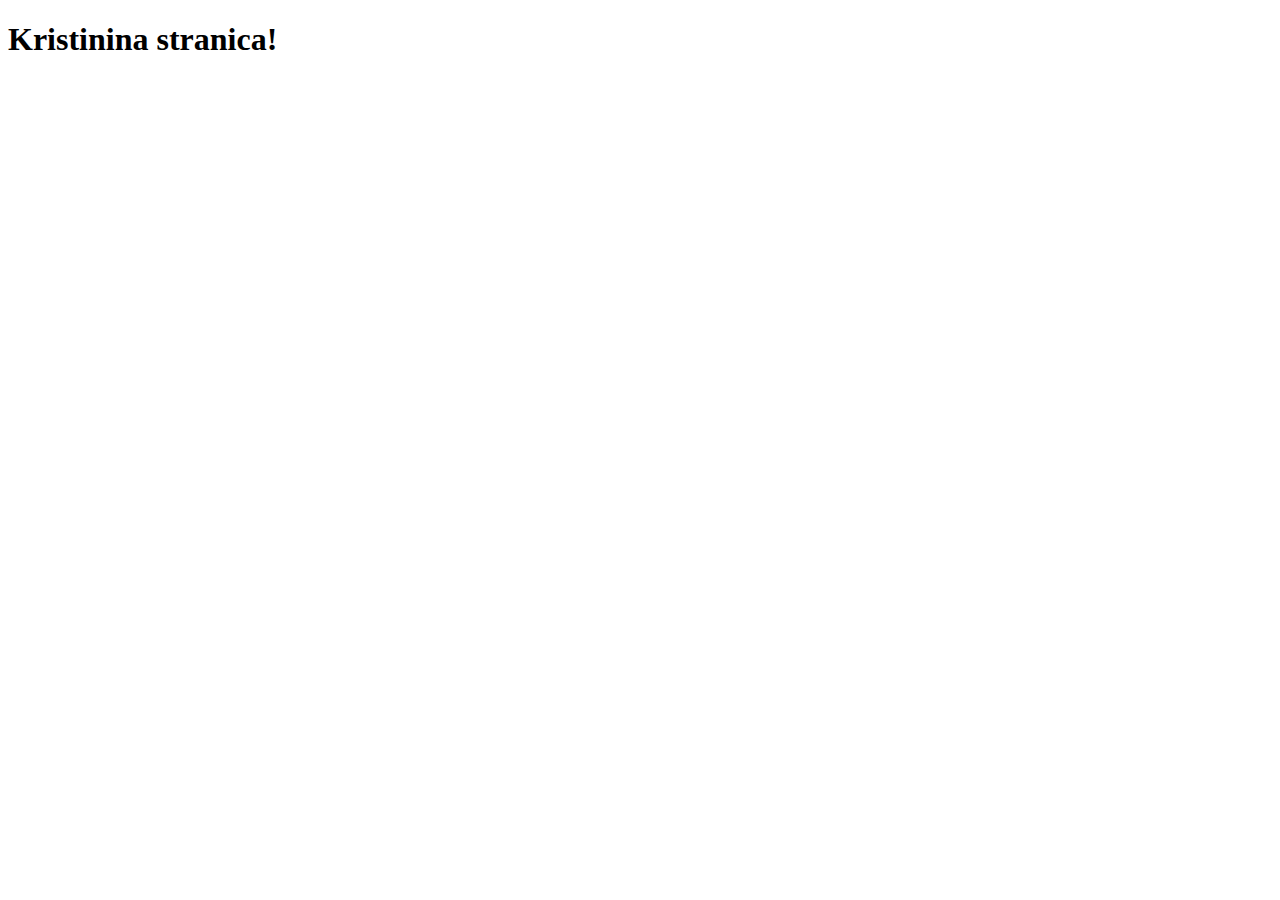
==== index.html @ 4f68748d "novi update" ====
<!doctype html>
<html lang="en">

<head>
    <!-- Required meta tags -->
    <meta charset="utf-8">
    <meta name="viewport" content="width=device-width, initial-scale=1">

    <!-- Bootstrap CSS -->
    <link href="https://cdn.jsdelivr.net/npm/bootstrap@5.0.2/dist/css/bootstrap.min.css" rel="stylesheet" integrity="sha384-EVSTQN3/azprG1Anm3QDgpJLIm9Nao0Yz1ztcQTwFspd3yD65VohhpuuCOmLASjC" crossorigin="anonymous">

    <title>Hello, world!</title>
</head>

<body>
    <h1>Kristinina stranica!</h1>

    <!-- Optional JavaScript; choose one of the two! -->

    <!-- Option 1: Bootstrap Bundle with Popper -->
    <script src="https://cdn.jsdelivr.net/npm/bootstrap@5.0.2/dist/js/bootstrap.bundle.min.js" integrity="sha384-MrcW6ZMFYlzcLA8Nl+NtUVF0sA7MsXsP1UyJoMp4YLEuNSfAP+JcXn/tWtIaxVXM" crossorigin="anonymous"></script>

    <!-- Option 2: Separate Popper and Bootstrap JS -->
    <!--
    <script src="https://cdn.jsdelivr.net/npm/@popperjs/core@2.9.2/dist/umd/popper.min.js" integrity="sha384-IQsoLXl5PILFhosVNubq5LC7Qb9DXgDA9i+tQ8Zj3iwWAwPtgFTxbJ8NT4GN1R8p" crossorigin="anonymous"></script>
    <script src="https://cdn.jsdelivr.net/npm/bootstrap@5.0.2/dist/js/bootstrap.min.js" integrity="sha384-cVKIPhGWiC2Al4u+LWgxfKTRIcfu0JTxR+EQDz/bgldoEyl4H0zUF0QKbrJ0EcQF" crossorigin="anonymous"></script>
    -->
</body>

</html>
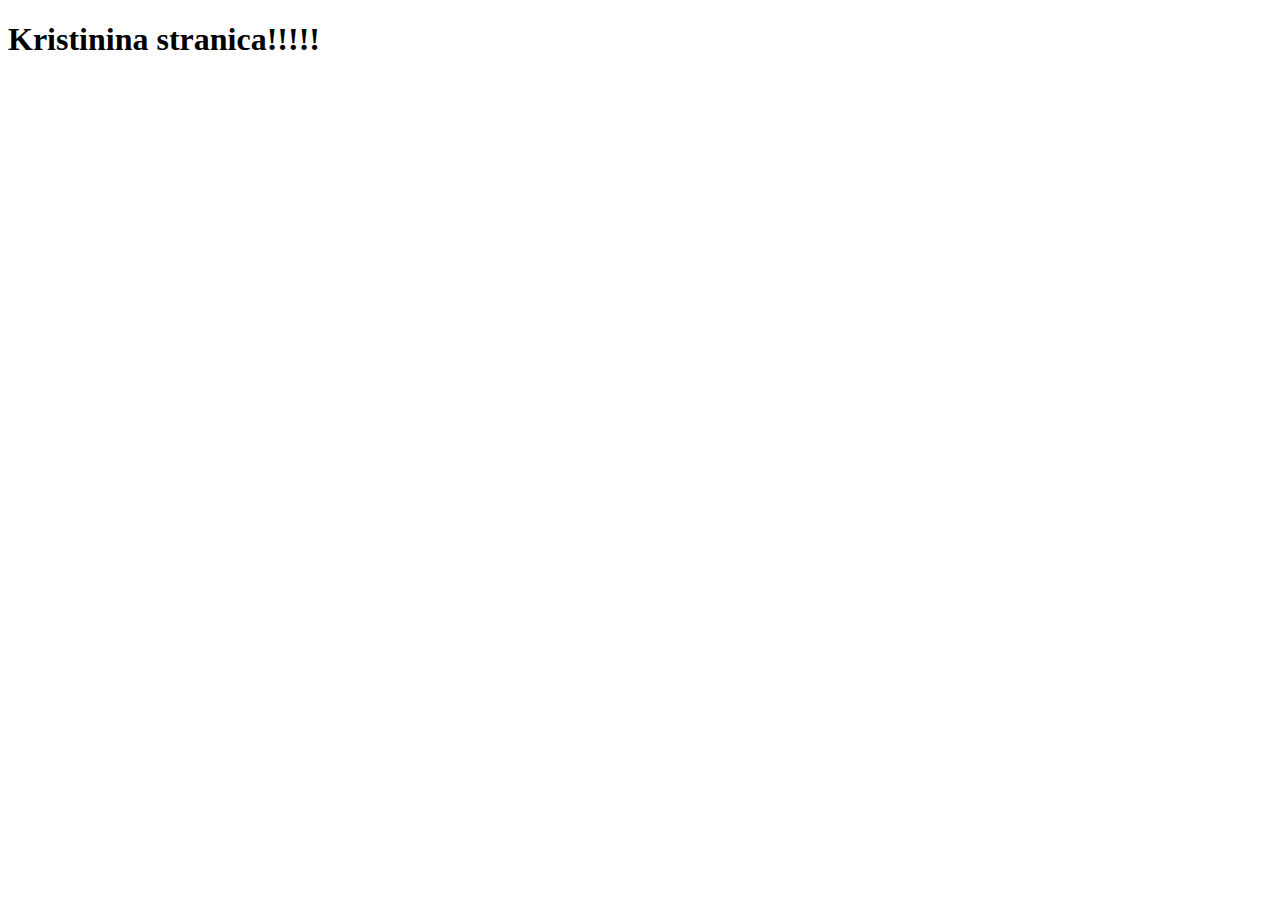
==== commit 8b0e9724: "novi update" ====
--- a/index.html
+++ b/index.html
@@ -13,7 +13,7 @@
 </head>
 
 <body>
-    <h1>Kristinina stranica!</h1>
+    <h1>Kristinina stranica!!!!!</h1>
 
     <!-- Optional JavaScript; choose one of the two! -->
 
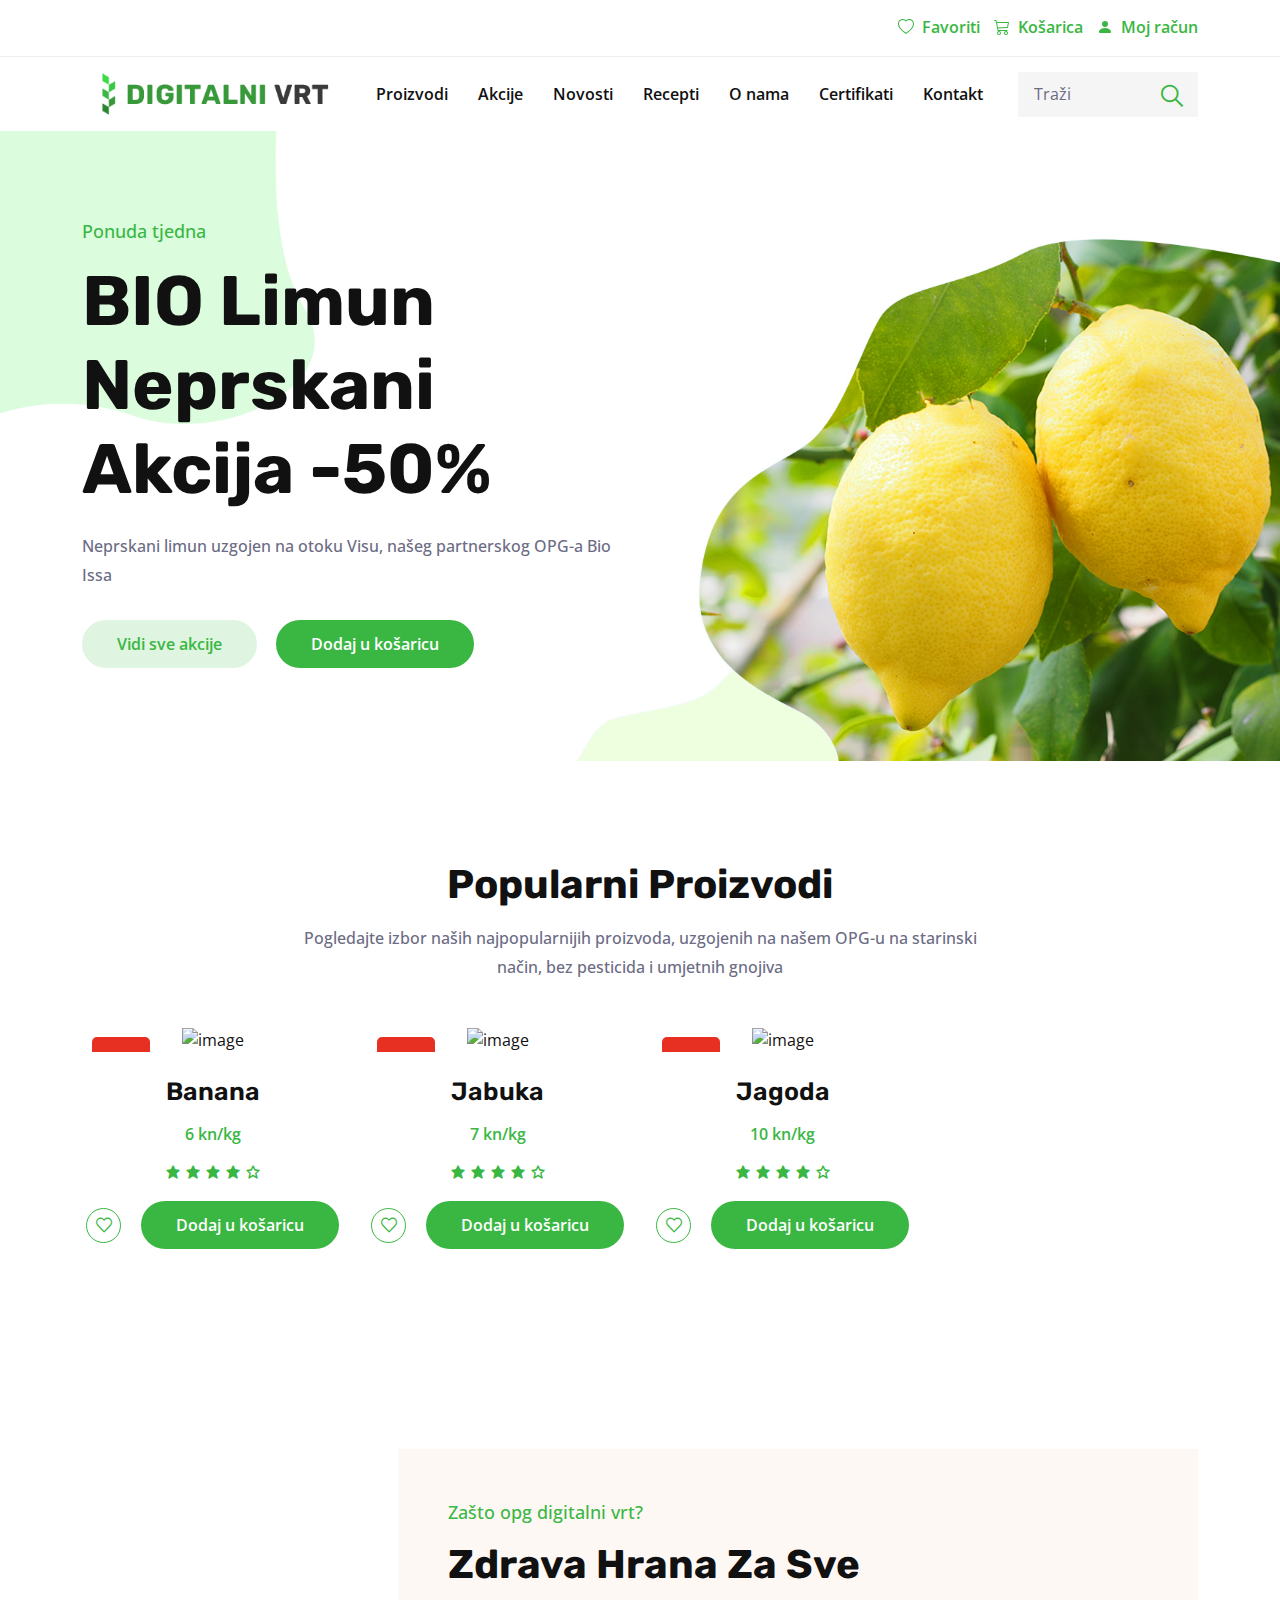
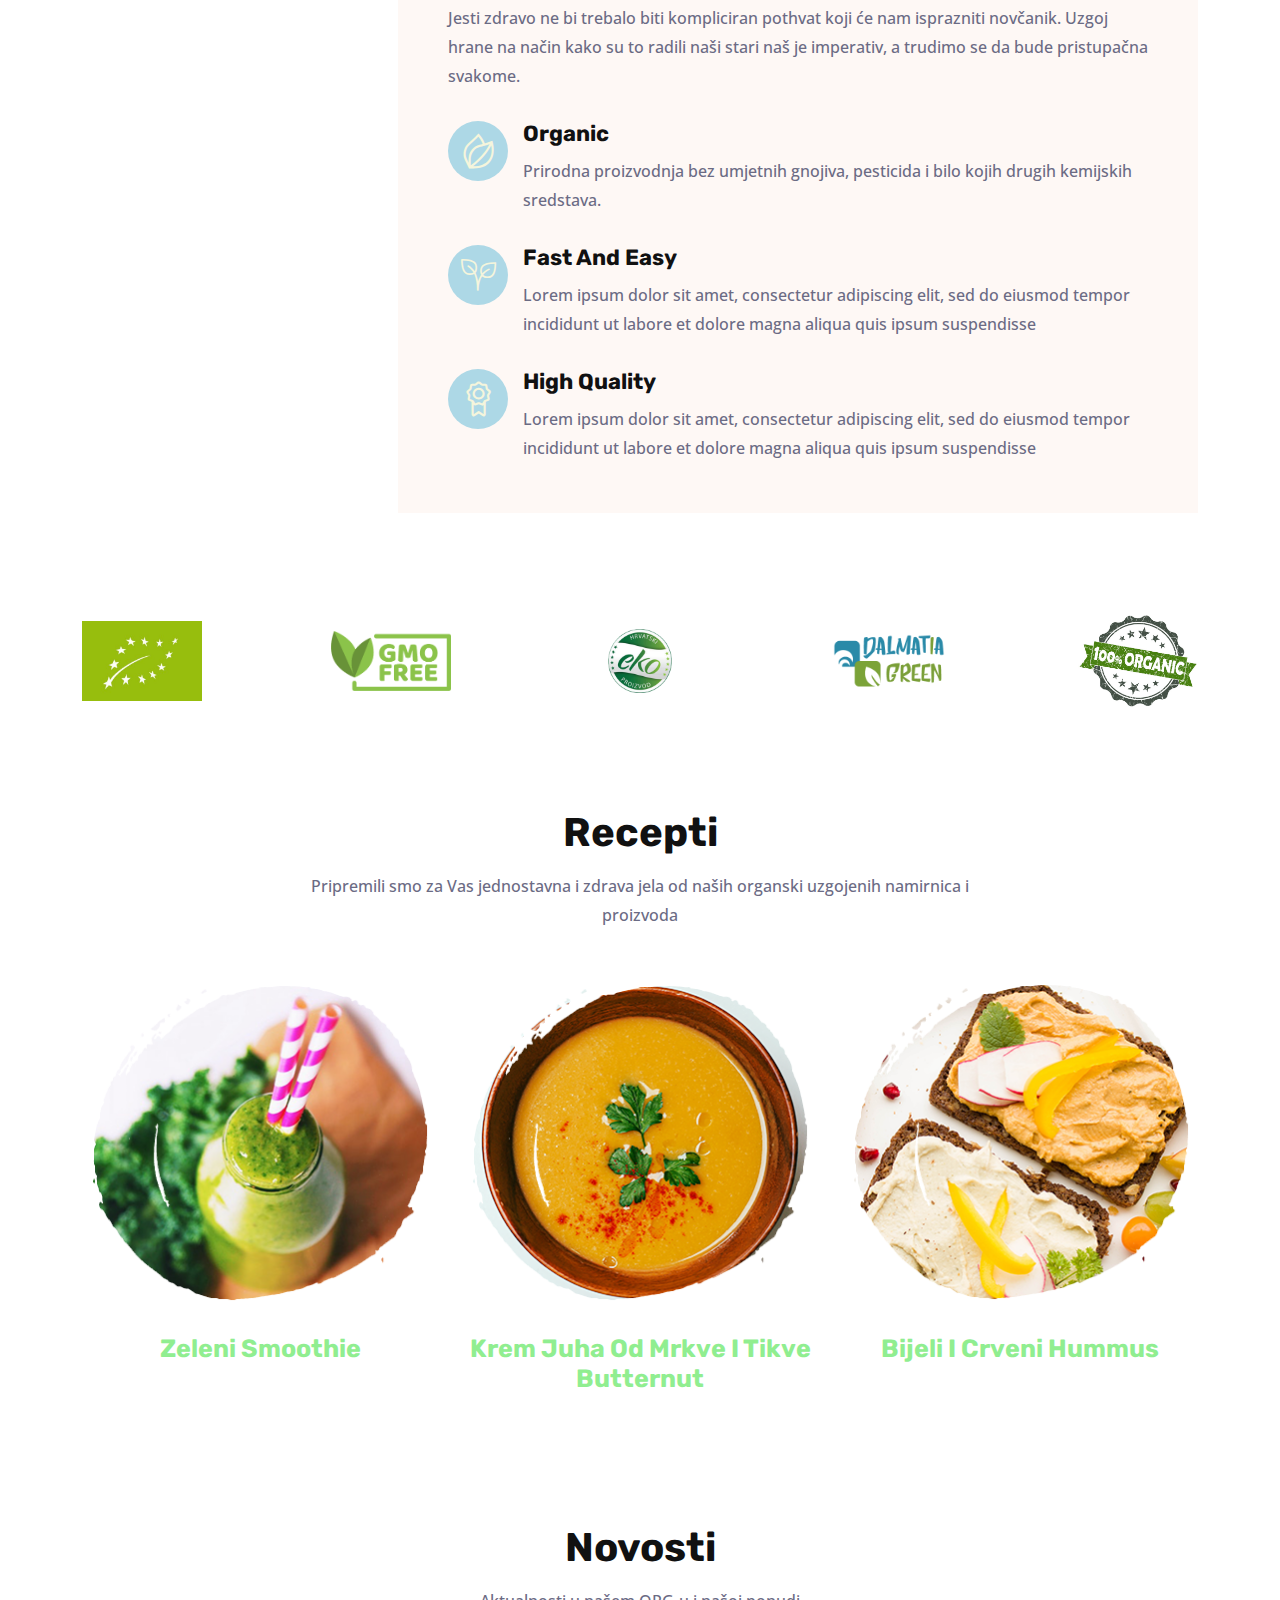
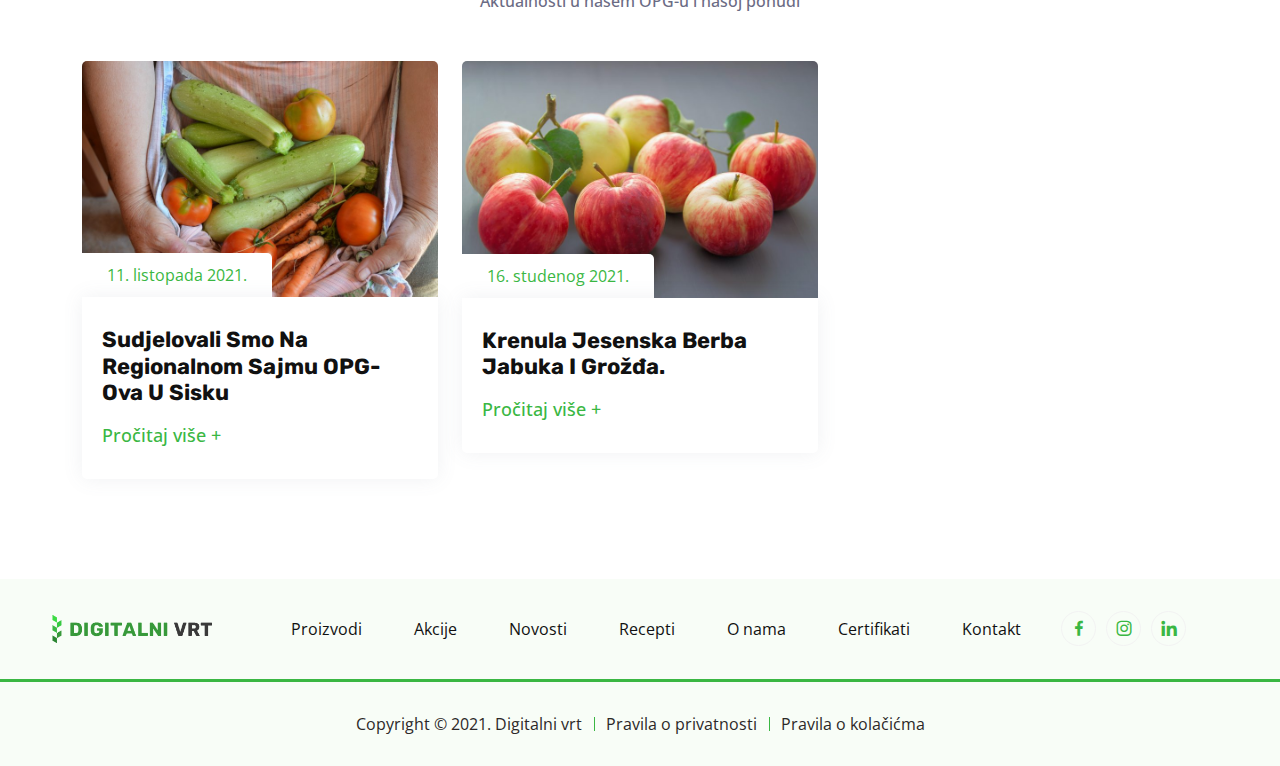
==== commit 7481e4fc: "Novi update" ====
--- a/index.html
+++ b/index.html
@@ -1,30 +1,630 @@
 <!doctype html>
-<html lang="en">
+<html lang="UnesiJezik (hr,en)">
 
 <head>
     <!-- Required meta tags -->
     <meta charset="utf-8">
-    <meta name="viewport" content="width=device-width, initial-scale=1">
+    <meta name="viewport" content="width=device-width, initial-scale=1, shrink-to-fit=no">
+    <meta http-equiv="X-UA-Compatible" content="IE=edge">
+
+    <!-- 
+            <meta name="description" content="#####">
+            <meta prefix="og: http://ogp.me/ns#" property="og:title" content="####" />
+            <meta prefix="og: http://ogp.me/ns#" property="og:description" content="###" />
+            <meta prefix="og: http://ogp.me/ns#" property="og:image" content="####"/>
+            <meta prefix="og: http://ogp.me/ns#" property="og:url" content="####"/>
+            <meta prefix="og: http://ogp.me/ns#" property="og:site_name" content="####"/>
+            <meta prefix="og: http://ogp.me/ns#" property="og:locale" content="hr" />
+            <meta prefix="og: http://ogp.me/ns#" property="og:type" content="website" />
+            <meta name="twitter:card" content="summary_large_image"> -->
 
     <!-- Bootstrap CSS -->
-    <link href="https://cdn.jsdelivr.net/npm/bootstrap@5.0.2/dist/css/bootstrap.min.css" rel="stylesheet" integrity="sha384-EVSTQN3/azprG1Anm3QDgpJLIm9Nao0Yz1ztcQTwFspd3yD65VohhpuuCOmLASjC" crossorigin="anonymous">
-
-    <title>Hello, world!</title>
+    <link rel="stylesheet" href="assets/css/bootstrap.min.css">
+    <!-- Animate CSS -->
+    <link rel="stylesheet" href="assets/css/animate.min.css">
+    <!-- Meanmenu CSS -->
+    <link rel="stylesheet" href="assets/css/meanmenu.css">
+    <!-- Boxicons CSS -->
+    <link rel="stylesheet" href="assets/css/boxicons.min.css">
+    <!-- Flaticon CSS -->
+    <link rel="stylesheet" href="assets/css/flaticon.css">
+    <!-- Nice Select CSS -->
+    <link rel="stylesheet" href="assets/css/nice-select.min.css">
+    <!-- Owl Carousel CSS -->
+    <link rel="stylesheet" href="assets/css/owl.carousel.min.css">
+    <!-- Owl Carousel Default CSS -->
+    <link rel="stylesheet" href="assets/css/owl.theme.default.min.css">
+    <!-- Odometer CSS -->
+    <link rel="stylesheet" href="assets/css/odometer.min.css">
+    <!-- Magnific Popup CSS -->
+    <link rel="stylesheet" href="assets/css/magnific-popup.min.css">
+    <!-- Style CSS -->
+    <link rel="stylesheet" href="assets/css/style.css">
+
+    <!-- New CSS -->
+    <link rel="stylesheet" href="assets/css/default.css">
+
+    <!-- Responsive CSS -->
+
+    <link rel="stylesheet" href="assets/css/responsive.css">
+
+    <title>Digitalni vrt - proizvodi uzgojeni na OPG-u na starinski način, bez pesticida i umjetnih gnojiva</title>
+
+    <link rel="icon" type="image/png" href="assets/img/favicon.png">
 </head>
 
 <body>
-    <h1>Kristinina stranica!!!!!</h1>
-
-    <!-- Optional JavaScript; choose one of the two! -->
-
-    <!-- Option 1: Bootstrap Bundle with Popper -->
-    <script src="https://cdn.jsdelivr.net/npm/bootstrap@5.0.2/dist/js/bootstrap.bundle.min.js" integrity="sha384-MrcW6ZMFYlzcLA8Nl+NtUVF0sA7MsXsP1UyJoMp4YLEuNSfAP+JcXn/tWtIaxVXM" crossorigin="anonymous"></script>
-
-    <!-- Option 2: Separate Popper and Bootstrap JS -->
-    <!--
-    <script src="https://cdn.jsdelivr.net/npm/@popperjs/core@2.9.2/dist/umd/popper.min.js" integrity="sha384-IQsoLXl5PILFhosVNubq5LC7Qb9DXgDA9i+tQ8Zj3iwWAwPtgFTxbJ8NT4GN1R8p" crossorigin="anonymous"></script>
-    <script src="https://cdn.jsdelivr.net/npm/bootstrap@5.0.2/dist/js/bootstrap.min.js" integrity="sha384-cVKIPhGWiC2Al4u+LWgxfKTRIcfu0JTxR+EQDz/bgldoEyl4H0zUF0QKbrJ0EcQF" crossorigin="anonymous"></script>
-    -->
+
+    <!-- Start Preloader Area -->
+    <div class="preloader">
+        <div class="preloader">
+            <span></span>
+            <span></span>
+        </div>
+    </div>
+    <!-- End Preloader Area -->
+
+    <!-- Start Top Header Area -->
+    <div class="top-header-area">
+        <div class="container">
+            <div class="row align-items-center">
+                <div class="col-lg-12">
+                    <ul class="top-header-social">
+                        <li>
+                            <a href="#" target="_blank">
+                                <svg xmlns="http://www.w3.org/2000/svg" width="16" height="16" fill="currentColor" class="bi bi-heart mr-2" viewBox="0 0 16 16">
+                                        <path d="m8 2.748-.717-.737C5.6.281 2.514.878 1.4 3.053c-.523 1.023-.641 2.5.314 4.385.92 1.815 2.834 3.989 6.286 6.357 3.452-2.368 5.365-4.542 6.286-6.357.955-1.886.838-3.362.314-4.385C13.486.878 10.4.28 8.717 2.01L8 2.748zM8 15C-7.333 4.868 3.279-3.04 7.824 1.143c.06.055.119.112.176.171a3.12 3.12 0 0 1 .176-.17C12.72-3.042 23.333 4.867 8 15z"/>
+                                    </svg> Favoriti
+                            </a>
+                        </li>
+                        <li>
+                            <a href="#" target="_blank">
+                                <svg xmlns="http://www.w3.org/2000/svg" width="16" height="16" fill="currentColor" class="bi bi-cart3 mr-2" viewBox="0 0 16 16">
+                                        <path d="M0 1.5A.5.5 0 0 1 .5 1H2a.5.5 0 0 1 .485.379L2.89 3H14.5a.5.5 0 0 1 .49.598l-1 5a.5.5 0 0 1-.465.401l-9.397.472L4.415 11H13a.5.5 0 0 1 0 1H4a.5.5 0 0 1-.491-.408L2.01 3.607 1.61 2H.5a.5.5 0 0 1-.5-.5zM3.102 4l.84 4.479 9.144-.459L13.89 4H3.102zM5 12a2 2 0 1 0 0 4 2 2 0 0 0 0-4zm7 0a2 2 0 1 0 0 4 2 2 0 0 0 0-4zm-7 1a1 1 0 1 1 0 2 1 1 0 0 1 0-2zm7 0a1 1 0 1 1 0 2 1 1 0 0 1 0-2z"/>
+                                    </svg> Košarica
+                            </a>
+                        </li>
+                        <li>
+                            <a href="#" target="_blank">
+                                <svg xmlns="http://www.w3.org/2000/svg" width="16" height="16" fill="currentColor" class="bi bi-person-fill mr-2" viewBox="0 0 16 16">
+                                        <path d="M3 14s-1 0-1-1 1-4 6-4 6 3 6 4-1 1-1 1H3zm5-6a3 3 0 1 0 0-6 3 3 0 0 0 0 6z"/>
+                                    </svg> Moj račun
+                            </a>
+                        </li>
+                    </ul>
+                </div>
+            </div>
+        </div>
+    </div>
+    <!-- End Top Header Area -->
+
+    <!-- Start Navbar Area -->
+    <div class="navbar-area">
+        <div class="main-responsive-nav">
+            <div class="container">
+                <div class="main-responsive-menu">
+                    <div class="logo">
+                        <a href="index.html">
+                            <img src="assets/img/logo_final.png" alt="image">
+                        </a>
+                    </div>
+                </div>
+            </div>
+        </div>
+
+        <div class="main-navbar">
+            <div class="container">
+                <nav class="navbar navbar-expand-md navbar-light">
+                    <a class="navbar-brand" href="index.html">
+                        <img src="assets/img/logo_final.png" alt="image">
+                    </a>
+
+                    <div class="collapse navbar-collapse mean-menu" id="navbarSupportedContent">
+                        <ul class="navbar-nav">
+                            <li class="nav-item">
+                                <a href="#" class="nav-link">
+                                        Proizvodi
+                                    </a>
+                            </li>
+                            <li class="nav-item">
+                                <a href="#" class="nav-link">
+                                        Akcije
+                                    </a>
+                            </li>
+                            <li class="nav-item">
+                                <a href="#" class="nav-link">
+                                        Novosti
+                                    </a>
+                            </li>
+                            <li class="nav-item">
+                                <a href="#" class="nav-link">
+                                        Recepti
+                                    </a>
+                            </li>
+                            <li class="nav-item">
+                                <a href="#" class="nav-link">
+                                        O nama
+                                    </a>
+                            </li>
+                            <li class="nav-item">
+                                <a href="#" class="nav-link">
+                                        Certifikati
+                                    </a>
+                            </li>
+                            <li class="nav-item">
+                                <a href="#" class="nav-link">
+                                        Kontakt
+                                    </a>
+                            </li>
+                        </ul>
+                        <div class="others-options d-flex align-items-center">
+                            <div class="option-item">
+                                <form class="search-box">
+                                    <input type="text" class="form-control" placeholder="Traži">
+                                    <button type="submit"><i class="flaticon-search"></i></button>
+                                </form>
+                            </div>
+                        </div>
+                    </div>
+                </nav>
+            </div>
+        </div>
+
+        <div class="others-option-for-responsive">
+            <div class="container">
+                <div class="dot-menu">
+                    <div class="inner">
+                        <div class="circle circle-one"></div>
+                        <div class="circle circle-two"></div>
+                        <div class="circle circle-three"></div>
+                    </div>
+                </div>
+
+                <div class="container">
+                    <div class="option-inner">
+                        <div class="others-options d-flex align-items-center">
+
+                            <div class="option-item">
+                                <form class="search-box">
+                                    <input type="text" class="form-control" placeholder="Traži">
+                                    <button type="submit"><i class="flaticon-search"></i></button>
+                                </form>
+                            </div>
+
+                            <div class="option-item">
+                                <div class="burger-menu">
+                                    <span></span>
+                                    <span></span>
+                                    <span></span>
+                                </div>
+                            </div>
+                        </div>
+                    </div>
+                </div>
+            </div>
+        </div>
+    </div>
+    <!-- End Navbar Area -->
+
+    <div class="main-banner">
+        <div class="main-banner-item banner-item-two">
+            <div class="d-flex align-items-center h-100">
+
+                <div class="container">
+                    <div class="row align-items-center">
+                        <div class="col-lg-6">
+                            <div class="main-slider-content">
+                                <span class="edit-me">Ponuda tjedna</span>
+                                <h1>BIO Limun neprskani<br> akcija -50% </h1>
+                                <p class="">Neprskani limun uzgojen na otoku Visu, našeg partnerskog OPG-a Bio Issa</p>
+                                <div class="slider-btn">
+                                    <a href="#" class="default-btn">Vidi sve akcije</a>
+                                    <a href="#" class="optional-btn">Dodaj u košaricu</a>
+                                </div>
+                            </div>
+                        </div>
+
+                    </div>
+                </div>
+
+            </div>
+        </div>
+    </div>
+
+    <!-- Start Top Products Area -->
+    <section class="top-products-area pb-70 pt-100">
+        <div class="container">
+            <div class="section-title">
+                <h2>Popularni proizvodi</h2>
+                <p>Pogledajte izbor naših najpopularnijih proizvoda, uzgojenih na našem OPG-u na starinski način, bez pesticida i umjetnih gnojiva</p>
+            </div>
+
+            <div class="row">
+                <div class="col-lg-3 col-md-6">
+                    <div class="top-products-item">
+                        <div class="products-image">
+                            <a href="shop-details.html"><img src="https://api.time.com/wp-content/uploads/2019/11/gettyimages-459761948.jpg?quality=85&w=1024&h=512&crop=1" alt="image"></a>
+                            <div class="sale edit-me">
+                                <span>-%</span>
+                            </div>
+                        </div>
+
+                        <div class="products-content">
+                            <h3>
+                                <a href="shop-details.html">Banana</a>
+                            </h3>
+                            <div class="price">
+                                <span class="new-price">6 kn/kg</span>
+                            </div>
+                            <ul class="rating">
+                                <li>
+                                    <i class='bx bxs-star'></i>
+                                    <i class='bx bxs-star'></i>
+                                    <i class='bx bxs-star'></i>
+                                    <i class='bx bxs-star'></i>
+                                    <i class='bx bx-star'></i>
+                                </li>
+                            </ul>
+                            <div class="d-flex cart-favs">
+                                <a href="#" class="rounded-icon-wrapper"><i class="flaticon-heart"></i></a>
+                                <a href="cart.html" class="optional-btn">Dodaj u košaricu</a>
+                            </div>
+                        </div>
+                    </div>
+                </div>
+
+                <div class="col-lg-3 col-md-6">
+                    <div class="top-products-item">
+                        <div class="products-image">
+                            <a href="shop-details.html"><img src="https://delimanoba.azureedge.net/media/article/image/cache/580x436/a/-/a-17965.jpg" alt="image"></a>
+                            <div class="sale edit-me">
+                                <span>-%</span>
+                            </div>
+                        </div>
+
+                        <div class="products-content">
+                            <h3>
+                                <a href="shop-details.html">Jabuka</a>
+                            </h3>
+                            <div class="price">
+                                <span class="new-price">7 kn/kg</span>
+                            </div>
+                            <ul class="rating">
+                                <li>
+                                    <i class='bx bxs-star'></i>
+                                    <i class='bx bxs-star'></i>
+                                    <i class='bx bxs-star'></i>
+                                    <i class='bx bxs-star'></i>
+                                    <i class='bx bx-star'></i>
+                                </li>
+                            </ul>
+                            <div class="d-flex cart-favs">
+                                <a href="#" class="rounded-icon-wrapper"><i class="flaticon-heart"></i></a>
+                                <a href="cart.html" class="optional-btn">Dodaj u košaricu</a>
+                            </div>
+                        </div>
+                    </div>
+                </div>
+
+                <div class="col-lg-3 col-md-6">
+                    <div class="top-products-item">
+                        <div class="products-image">
+                            <a href="shop-details.html"><img src="https://sadikedruzovic.si/wp-content/uploads/2020/02/ALBION.jpg" alt="image"></a>
+                            <div class="sale edit-me">
+                                <span>-%</span>
+                            </div>
+                        </div>
+
+                        <div class="products-content">
+                            <h3>
+                                <a href="shop-details.html">Jagoda</a>
+                            </h3>
+                            <div class="price">
+                                <span class="new-price">10 kn/kg</span>
+                            </div>
+                            <ul class="rating">
+                                <li>
+                                    <i class='bx bxs-star'></i>
+                                    <i class='bx bxs-star'></i>
+                                    <i class='bx bxs-star'></i>
+                                    <i class='bx bxs-star'></i>
+                                    <i class='bx bx-star'></i>
+                                </li>
+                            </ul>
+                            <div class="d-flex cart-favs">
+                                <a href="#" class="rounded-icon-wrapper"><i class="flaticon-heart"></i></a>
+                                <a href="cart.html" class="optional-btn">Dodaj u košaricu</a>
+                            </div>
+                        </div>
+                    </div>
+                </div>
+
+            </div>
+        </div>
+    </section>
+    <!-- End Top Products Area -->
+
+    <!-- Start Why Choose Area -->
+    <section class="why-choose-area pt-100">
+        <div class="container">
+            <div class="why-choose-item">
+                <div class="content">
+                    <span class="edit-me">Zašto opg digitalni vrt?</span>
+                    <h3>Zdrava hrana za sve</h3>
+                    <p>Jesti zdravo ne bi trebalo biti kompliciran pothvat koji će nam isprazniti novčanik. Uzgoj hrane na način kako su to radili naši stari naš je imperativ, a trudimo se da bude pristupačna svakome.</p>
+                </div>
+
+                <div class="inner-content">
+                    <div class="icon">
+                        <i class="flaticon-leaf edit-me"></i>
+                    </div>
+                    <h4>Organic</h4>
+                    <p>Prirodna proizvodnja bez umjetnih gnojiva, pesticida i bilo kojih drugih kemijskih sredstava.</p>
+                </div>
+
+                <div class="inner-content">
+                    <div class="icon">
+                        <i class="flaticon-plant edit-me"></i>
+                    </div>
+                    <h4>Fast and Easy</h4>
+                    <p>Lorem ipsum dolor sit amet, consectetur adipiscing elit, sed do eiusmod tempor incididunt ut labore et dolore magna aliqua quis ipsum suspendisse</p>
+                </div>
+
+                <div class="inner-content">
+                    <div class="icon">
+                        <i class="flaticon-medal edit-me"></i>
+                    </div>
+                    <h4>High Quality</h4>
+                    <p>Lorem ipsum dolor sit amet, consectetur adipiscing elit, sed do eiusmod tempor incididunt ut labore et dolore magna aliqua quis ipsum suspendisse</p>
+                </div>
+            </div>
+        </div>
+    </section>
+    <!-- End Why Choose Area -->
+    <!-- Start Partner Area -->
+    <div class="partner-area ptb-100 pb-0">
+        <div class="container">
+            <div class="partners-wrapper edit-me">
+                <div class="partner-item">
+                    <img src="assets/img/logotipovi/38-eu-eko-proizvod-9836304422.jpg" alt="image">
+                </div>
+
+                <div class="partner-item">
+                    <img src="assets/img/logotipovi/GMO-free-graphic.png" alt="image">
+                </div>
+
+                <div class="partner-item">
+                    <img src="assets/img/logotipovi/eko-proizvod.png" alt="image">
+                </div>
+
+                <div class="partner-item">
+                    <img src="assets/img/logotipovi/logo-300x196-300x196.png" alt="image">
+                </div>
+
+                <div class="partner-item">
+                    <img src="assets/img/logotipovi/ThinkstockPhotos-469539267.jpg" alt="image">
+                </div>
+            </div>
+        </div>
+    </div>
+    <!-- End Partner Area -->
+    <section class="others-food-area pt-100">
+        <div class="container">
+            <div class="section-title">
+                <h2>Recepti</h2>
+                <p>Pripremili smo za Vas jednostavna i zdrava jela od naših organski uzgojenih namirnica i proizvoda</p>
+            </div>
+
+            <div class="row">
+                <div class="col-lg-4 col-md-6">
+                    <div class="others-food-item">
+                        <img src="assets/img/featured-products/recept1.png" alt="image">
+
+                        <div class="content">
+                            <h3 class="edit-me">Zeleni smoothie</h3>
+                        </div>
+                    </div>
+                </div>
+
+                <div class="col-lg-4 col-md-6">
+                    <div class="others-food-item">
+                        <img src="assets/img/featured-products/recept2.png" alt="image">
+
+                        <div class="content">
+                            <h3>Krem juha od mrkve i tikve butternut</h3>
+                        </div>
+                    </div>
+                </div>
+
+                <div class="col-lg-4 col-md-6 offset-lg-0 offset-md-3">
+                    <div class="others-food-item">
+                        <img src="assets/img/featured-products/recept3.png" alt="image">
+
+                        <div class="content">
+                            <h3>Bijeli i crveni hummus</h3>
+                        </div>
+                    </div>
+                </div>
+            </div>
+        </div>
+    </section>
+    <!-- Start Blog Area -->
+    <section class="blog-area pt-100 pb-70">
+        <div class="container">
+            <div class="section-title">
+                <h2>Novosti</h2>
+                <p>Aktualnosti u našem OPG-u i našoj ponudi</p>
+            </div>
+
+            <div class="row">
+                <div class="col-lg-4 col-md-6">
+                    <div class="single-blog-item">
+                        <div class="image">
+                            <a href="#"><img src="assets/img/blog/xenia-ntoula-y6dBhXGJkM8-unsplash.jpg" alt="image"></a>
+
+                            <div class="date">
+                                <span>11. listopada 2021.</span>
+                            </div>
+                        </div>
+                        <div class="content">
+                            <h3>
+                                <a href="#">Sudjelovali smo na regionalnom sajmu OPG-ova u Sisku</a>
+                            </h3>
+                            <a href="#" class="blog-btn">Pročitaj više +</a>
+                        </div>
+                    </div>
+                </div>
+                <div class="col-lg-4 col-md-6">
+                    <div class="single-blog-item">
+                        <div class="image">
+                            <a href="#"><img src="assets/img/blog/pexels-mareefe-672101.jpg" alt="image"></a>
+
+                            <div class="date">
+                                <span>16. studenog 2021.</span>
+                            </div>
+                        </div>
+                        <div class="content">
+                            <h3>
+                                <a href="#">Krenula jesenska berba jabuka i grožđa.</a>
+                            </h3>
+                            <a href="#" class="blog-btn">Pročitaj više +</a>
+                        </div>
+                    </div>
+                </div>
+            </div>
+        </div>
+    </section>
+    <!-- End Blog Area -->
+
+    <div class="subfooter-area">
+        <div class="row">
+            <div class="col-md-2">
+                <div class="logo">
+                    <a href="index.html">
+                        <img src="assets/img/logo_final.png" alt="image">
+                    </a>
+                </div>
+            </div>
+            <div class="col-md-8">
+                <ul class="navbar-footer">
+                    <li class="nav-item">
+                        <a href="#" class="nav-link">
+                                Proizvodi
+                            </a>
+                    </li>
+                    <li class="nav-item">
+                        <a href="#" class="nav-link">
+                                Akcije
+                            </a>
+                    </li>
+                    <li class="nav-item">
+                        <a href="#" class="nav-link">
+                                Novosti
+                            </a>
+                    </li>
+                    <li class="nav-item">
+                        <a href="#" class="nav-link">
+                                Recepti
+                            </a>
+                    </li>
+                    <li class="nav-item">
+                        <a href="#" class="nav-link">
+                                O nama
+                            </a>
+                    </li>
+                    <li class="nav-item">
+                        <a href="#" class="nav-link">
+                                Certifikati
+                            </a>
+                    </li>
+                    <li class="nav-item">
+                        <a href="#" class="nav-link">
+                                Kontakt
+                            </a>
+                    </li>
+                </ul>
+            </div>
+            <div class="col-md-2">
+                <ul class="top-header-social">
+                    <li>
+                        <a href="#" target="_blank">
+                            <i class="bx bxl-facebook"></i>
+                        </a>
+                    </li>
+                    <li>
+                        <a href="#" target="_blank">
+                            <i class="bx bxl-instagram"></i>
+                        </a>
+                    </li>
+                    <li>
+                        <a href="#" target="_blank">
+                            <i class="bx bxl-linkedin"></i>
+                        </a>
+                    </li>
+                </ul>
+            </div>
+        </div>
+    </div>
+    <!-- Start Copy Right Area -->
+    <div class="copyright-area">
+
+        <div class="container">
+
+            <div class="copyright-area-content">
+                <div class="row align-items-center">
+                    <div class="col-lg-12">
+                        <ul class="">
+                            <li>
+                                <a href="#">Copyright © 2021. Digitalni vrt</a>
+                            </li>
+                            <li>
+                                <a href="#">Pravila o privatnosti</a>
+                            </li>
+                            <li>
+                                <a href="#">Pravila o kolačićma</a>
+                            </li>
+                        </ul>
+                    </div>
+                </div>
+            </div>
+        </div>
+    </div>
+    <!-- End Copy Right Area -->
+
+    <!-- Start Go Top Area -->
+    <div class="go-top">
+        <i class='bx bx-up-arrow-alt'></i>
+    </div>
+    <!-- End Go Top Area -->
+
+    <!-- Jquery Slim JS -->
+    <script src="assets/js/jquery.min.js"></script>
+    <!-- Popper JS -->
+    <script src="assets/js/popper.min.js"></script>
+    <!-- Bootstrap JS -->
+    <script src="assets/js/bootstrap.min.js"></script>
+    <!-- Meanmenu JS -->
+    <script src="assets/js/jquery.meanmenu.js"></script>
+    <!-- Nice Select JS -->
+    <script src="assets/js/jquery.nice-select.min.js"></script>
+    <!-- Owl Carousel JS -->
+    <script src="assets/js/owl.carousel.min.js"></script>
+    <!-- Magnific Popup JS -->
+    <script src="assets/js/jquery.magnific-popup.min.js"></script>
+    <!-- Odometer JS -->
+    <script src="assets/js/odometer.min.js"></script>
+    <!-- Jquery Appear JS -->
+    <script src="assets/js/jquery.appear.min.js"></script>
+    <!-- Ajaxchimp JS -->
+    <script src="assets/js/jquery.ajaxchimp.min.js"></script>
+    <!-- Form Validator JS -->
+    <script src="assets/js/form-validator.min.js"></script>
+    <!-- Contact JS -->
+    <script src="assets/js/contact-form-script.js"></script>
+    <!-- Wow JS -->
+    <script src="assets/js/wow.min.js"></script>
+    <!-- Custom JS -->
+    <script src="assets/js/main.js"></script>
 </body>
 
 </html>--- a/assets/css/meanmenu.css
+++ b/assets/css/meanmenu.css
@@ -0,0 +1 @@
+.mean-container .mean-bar{float:left;width:100%;position:absolute;background:0 0;padding:20px 0 0;z-index:999;border-bottom:1px solid rgba(0,0,0,.03);height:55px}.mean-container a.meanmenu-reveal{width:35px;height:30px;padding:12px 15px 0 0;position:absolute;right:0;cursor:pointer;color:#fff;text-decoration:none;font-size:16px;text-indent:-9999em;line-height:22px;font-size:1px;display:block;font-weight:700}.mean-container a.meanmenu-reveal span{display:block;background:#fff;height:4px;margin-top:3px;border-radius:3px}.mean-container .mean-nav{float:left;width:100%;background:#fff;margin-top:55px}.mean-container .mean-nav ul{padding:0;margin:0;width:100%;border:none;list-style-type:none}.mean-container .mean-nav ul li{position:relative;float:left;width:100%}.mean-container .mean-nav ul li a{display:block;float:left;width:90%;padding:1em 5%;margin:0;text-align:left;color:#677294;border-top:1px solid #dbeefd;text-decoration:none}.mean-container .mean-nav ul li a.active{color:#000}.mean-container .mean-nav ul li li a{width:80%;padding:1em 10%;color:#677294;border-top:1px solid #dbeefd;opacity:1;text-shadow:none!important;visibility:visible;text-transform:none;font-size:14px}.mean-container .mean-nav ul li.mean-last a{border-bottom:none;margin-bottom:0}.mean-container .mean-nav ul li li li a{width:70%;padding:1em 15%}.mean-container .mean-nav ul li li li li a{width:60%;padding:1em 20%}.mean-container .mean-nav ul li li li li li a{width:50%;padding:1em 25%}.mean-container .mean-nav ul li a:hover{background:#252525;background:rgba(255,255,255,.1)}.mean-container .mean-nav ul li a.mean-expand{margin-top:3px;width:100%;height:24px;padding:12px!important;text-align:right;position:absolute;right:0;top:0;z-index:2;font-weight:700;background:0 0;border:none!important}.mean-container .mean-push{float:left;width:100%;padding:0;margin:0;clear:both}.mean-nav .wrapper{width:100%;padding:0;margin:0}.mean-container .mean-bar,.mean-container .mean-bar *{-webkit-box-sizing:content-box;-moz-box-sizing:content-box;box-sizing:content-box}.mean-remove{display:none!important}.mobile-nav{display:none}.mobile-nav.mean-container .mean-nav ul li a.active{color:#ff2d55}.main-nav{background:#000;position:absolute;top:0;left:0;padding-top:15px;padding-bottom:15px;width:100%;z-index:999;height:auto}.mean-nav .dropdown-toggle::after{display:none}.navbar-light .navbar-brand,.navbar-light .navbar-brand:hover{color:#fff;font-weight:700;text-transform:uppercase;line-height:1}.main-nav nav ul{padding:0;margin:0;list-style-type:none}.main-nav nav .navbar-nav .nav-item{position:relative;padding:15px 0}.main-nav nav .navbar-nav .nav-item a{font-weight:500;font-size:16px;text-transform:uppercase;color:#fff;padding-left:0;padding-right:0;padding-top:0;padding-bottom:0;margin-left:15px;margin-right:15px}.main-nav nav .navbar-nav .nav-item a.active,.main-nav nav .navbar-nav .nav-item a:focus,.main-nav nav .navbar-nav .nav-item a:hover{color:#ff2d55}.main-nav nav .navbar-nav .nav-item:hover a{color:#ff2d55}.main-nav nav .navbar-nav .nav-item .dropdown-menu{-webkit-box-shadow:0 0 30px 0 rgba(0,0,0,.05);box-shadow:0 0 30px 0 rgba(0,0,0,.05);background:#0d1028;position:absolute;top:80px;left:0;width:250px;z-index:99;display:block;padding-top:20px;padding-left:5px;padding-right:5px;padding-bottom:20px;opacity:0;visibility:hidden;-webkit-transition:all .3s ease-in-out;transition:all .3s ease-in-out}.main-nav nav .navbar-nav .nav-item .dropdown-menu li{position:relative;padding:0}.main-nav nav .navbar-nav .nav-item .dropdown-menu li a{font-size:15px;font-weight:500;text-transform:capitalize;padding:9px 15px;margin:0;display:block;color:#fff}.main-nav nav .navbar-nav .nav-item .dropdown-menu li a.active,.main-nav nav .navbar-nav .nav-item .dropdown-menu li a:focus,.main-nav nav .navbar-nav .nav-item .dropdown-menu li a:hover{color:#ff2d55}.main-nav nav .navbar-nav .nav-item .dropdown-menu li .dropdown-menu{position:absolute;left:-100%;top:0;opacity:0!important;visibility:hidden!important}.main-nav nav .navbar-nav .nav-item .dropdown-menu li:hover .dropdown-menu{opacity:1!important;visibility:visible!important;top:-20px!important}.main-nav nav .navbar-nav .nav-item .dropdown-menu li .dropdown-menu li .dropdown-menu{position:absolute;left:-100%;top:0;opacity:0!important;visibility:hidden!important}.main-nav nav .navbar-nav .nav-item .dropdown-menu li:hover .dropdown-menu li:hover .dropdown-menu{opacity:1!important;visibility:visible!important;top:-20px!important}.main-nav nav .navbar-nav .nav-item .dropdown-menu li .dropdown-menu li a{color:#fff;text-transform:capitalize}.main-nav nav .navbar-nav .nav-item .dropdown-menu li .dropdown-menu li a.active,.main-nav nav .navbar-nav .nav-item .dropdown-menu li .dropdown-menu li a:focus,.main-nav nav .navbar-nav .nav-item .dropdown-menu li .dropdown-menu li a:hover{color:#fff}.main-nav nav .navbar-nav .nav-item:hover ul{opacity:1;visibility:visible;top:100%}.main-nav nav .navbar-nav .nav-item:last-child .dropdown-menu{left:auto;right:0}@media only screen and (max-width:991px){.mobile-nav{display:block;position:relative}.mobile-nav .logo{text-decoration:none;position:absolute;top:11px;z-index:999;left:15px;color:#fff;font-weight:700;text-transform:uppercase;font-size:20px}.mean-container .mean-bar{background-color:#fff;padding:0}.mean-container a.meanmenu-reveal{padding:15px 15px 0 0}.mobile-nav nav .navbar-nav{height:300px;overflow-y:scroll}.mobile-nav nav .navbar-nav .nav-item a i{display:none}.main-nav{display:none!important}}--- a/assets/css/flaticon.css
+++ b/assets/css/flaticon.css
@@ -0,0 +1,40 @@
+/*
+Flaticon icon font: Flaticon
+*/
+@font-face {
+	font-family: "Flaticon";
+	src: url("../../assets/fonts/Flaticon.eot");
+	src: url("../../assets/fonts/Flaticon.eot?#iefix") format("embedded-opentype"),
+	url("../../assets/fonts/Flaticon.woff2") format("woff2"),
+	url("../../assets/fonts/Flaticon.woff") format("woff"),
+	url("../../assets/fonts/Flaticon.ttf") format("truetype"),
+	url("../../assets/fonts/Flaticon.svg#Flaticon") format("svg");
+	font-weight: normal;
+	font-style: normal;
+}
+@media screen and (-webkit-min-device-pixel-ratio:0) {
+	@font-face {
+		font-family: "Flaticon";
+		src: url("../../assets/fonts/Flaticon.svg#Flaticon") format("svg");
+	}
+}
+[class^="flaticon-"]:before, [class*=" flaticon-"]:before,
+[class^="flaticon-"]:after, [class*=" flaticon-"]:after {   
+	font-family: Flaticon;
+	font-style: normal;
+}
+
+.flaticon-search:before { content: "\f100"; }
+.flaticon-cancel:before { content: "\f101"; }
+.flaticon-shopping-cart:before { content: "\f102"; }
+.flaticon-heart:before { content: "\f103"; }
+.flaticon-leaf:before { content: "\f104"; }
+.flaticon-apple:before { content: "\f105"; }
+.flaticon-organic:before { content: "\f106"; }
+.flaticon-forest:before { content: "\f107"; }
+.flaticon-nature:before { content: "\f108"; }
+.flaticon-medal:before { content: "\f109"; }
+.flaticon-plant:before { content: "\f10a"; }
+.flaticon-right-quotes-symbol:before { content: "\f10b"; }
+.flaticon-right-arrow:before { content: "\f10c"; }
+.flaticon-left-arrow:before { content: "\f10d"; }